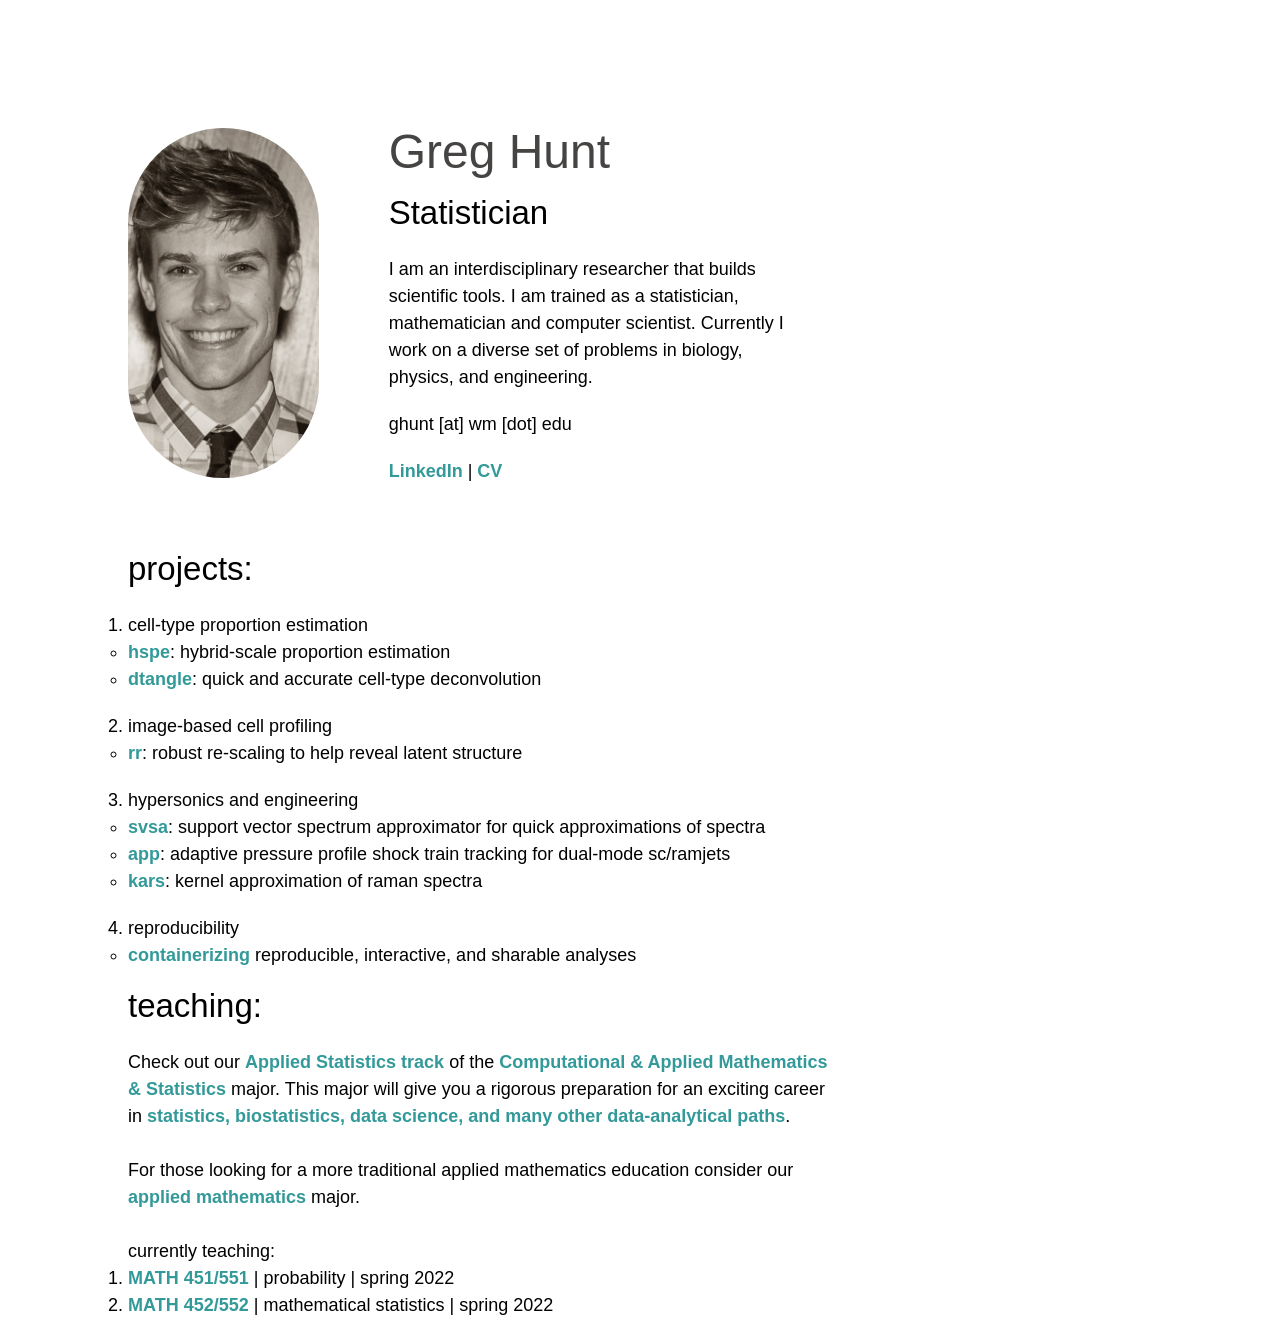
==== index.html @ 3dc2edfc "fixed class dates" ====
<!DOCTYPE html>
<html lang="en">
	<head>
		<meta charset="utf-8">

		<title>Greg Hunt</title>

		<meta name="viewport" content="width=device-width, initial-scale=1.0">

		<link rel="stylesheet" href="css/style.css">

		<!--[if lt IE 9]>
			<script src="http://html5shim.googlecode.com/svn/trunk/html5.js"></script>
		<![endif]-->
	</head>

	<body class="animated bounceInDown">
		<div class="avatar">
			<img src="headshot.jpg" alt="Avatar">
		</div>

		<div class="contentl">
		  <h1 class="title">Greg Hunt</h1>
		  <h2 class="subtitle">Statistician</h2><br/>

			<p>
			  I am an interdisciplinary researcher that builds scientific tools. I am trained as a statistician, mathematician and computer scientist. Currently I work on a diverse set of problems in biology, physics, and engineering.
			</p>

		  <p>
		      ghunt [at] wm [dot] edu
		  </p>
		  <p>
		    <a href="https://www.linkedin.com/in/gregory-hunt-362b6665">LinkedIn</a> | 
		    <a href="./cv.pdf">CV</a> <br/><br/>
		  </div>
		  <div class="contentr">
		    <p>
		    <h2 class="subtitle">projects: </h2><br/>
		    <ol type="1">
		      <li> cell-type proportion estimation </li>
		      <ul>
			<li><a href="https://gjhunt.github.io/hspe">hspe</a>: hybrid-scale proportion estimation</li>
			<li><a href="https://gjhunt.github.io/dtangle">dtangle</a>: quick and accurate cell-type deconvolution</li>
		      </ul>
		      <li>image-based cell profiling</li>
		      <ul>
			<li><a href="https://gjhunt.github.io/rr">rr</a>: robust re-scaling to help reveal latent structure</li>
			<!---li><a href="https://gjhunt.github.io/inorm">inorm</a>: robust normalization of high-throughput imaging assays</li--->
		      </ul>
		      <li> hypersonics and engineering</li>
		      <ul>
			<li><a href="https://gjhunt.github.io/svsa">svsa</a>: support vector spectrum approximator for quick approximations of spectra</li>
			<li><a href="https://gjhunt.github.io/app">app</a>: adaptive pressure profile shock train tracking for dual-mode sc/ramjets</li>
			<li><a href="https://gjhunt.github.io/kars">kars</a>: kernel approximation of raman spectra</li>
		      </ul>
		      <li> reproducibility </li>
		      <ul>
			<li><a href="https://gjhunt.github.io/containerize">containerizing</a> reproducible, interactive, and sharable analyses</li>
			</ul>
		    </ol>
		    </p>
			  <h2 class="subtitle">
			    teaching:			    
			  </h2></br>
			  Check out our <a href="https://www.wm.edu/as/cams/applied-statistics/index.php">Applied Statistics track</a> of the <a href="https://www.wm.edu/as/cams/">Computational & Applied Mathematics & Statistics</a> major. This major will give you a rigorous preparation for an exciting career in <a href="https://www.wm.edu/as/cams/data-science-opportunities/index.php">statistics, biostatistics, data science, and many other data-analytical paths</a>.<br/><br/>

			  For those looking for a more traditional applied mathematics education consider our <a href="https://www.wm.edu/as/mathematics/undergrad/major/appliedmath/index.php"> applied mathematics</a> major.
			  </br></br>
			  currently teaching:
			  <ol type="1">
			    <li><a href="https://gjhunt.github.io/451spring22">MATH 451/551</a> | probability | spring 2022</li>
			    <li><a href="https://gjhunt.github.io/452spring22">MATH 452/552</a> | mathematical statistics | spring 2022</li>
			    </ol>
		  </p>
		</div>
	</body>
</html>
---- css/style.css ----
@charset "utf-8";
/*------------------------------------*\
    $RESET
\*------------------------------------*/
/* A more considered reset; more of a restart... As per: csswizardry.com/2011/10/reset-restarted */
html, body, div, span, applet, object, iframe,
h1, h2, h3, h4, h5, h6, p, blockquote, pre, hr,
a, abbr, address, cite, code,
del, dfn, em, img, ins, kbd, q, s, samp,
small, strong, sub, sup, tt, var,
b, u, i,
dl, dt, dd, ol, ul, li,
fieldset, form, label, legend,
table, caption, tbody, tfoot, thead, tr, th, td,
article, aside, canvas, details, figcaption, figure,
footer, header, hgroup, menu, nav, section, summary,
time, mark, audio, video {
    margin: 0;
    padding: 0;
}
article, aside, details, figcaption, figure, footer,
header, hgroup, menu, nav, section {
    display: block;
}
h1, h2, h3, h4, h5, h6 {
    font-size: 100%;
}

table {
    border-collapse: collapse;
    border-spacing: 0;
}
strong, b, mark {
    font-weight: bold;
    font-style: inherit;
}
em, i, cite, q, address, dfn, var {
    font-style: italic;
    font-weight: inherit;
}
abbr[title], dfn[title] {
    cursor: help;
    border-bottom: 1px dotted;
}
ins {
    border-bottom: 1px solid;
}
a, u, ins {
    text-decoration: none;
}
del, s {
    text-decoration: line-through;
}
pre, code, samp, kbd {
    font-family: monospace;
}
small {
    font-size: 0.75em;
}
img {
    border: none;
    font-style: italic;
}
input,
select, option, optgroup,
textarea {
    font: inherit;
}





/*------------------------------------*\
    $MAIN
\*------------------------------------*/
html {
    \*background-color: #f7f3f2;*\
    color: #8e8b8a;
    font: 18px/1.5 "Helvetica Neue", Helvetica, Arial, sans-serif;
}
body {
    margin: 10%;
}

.avatar {
    float: left;
    margin: 0 70px 20px 0;
}
    .avatar img {
        max-width: 350px;
        max-height: 350px;
        border-radius: 250px;
    }

.contentl {
    float: left;
    padding-right: 100px;
    width: 400px;
}
.contentr {
    float: left;
    width: 700px;
}
.title {
    color: #464443;
        font-size: 48px;
        font-weight: normal;
        line-height: 1;
    }

.subtitle {
        font-size: 33px;
        font-weight: normal;
        line-height: 1;
    }

    .social-icons li {
        display: inline;
    }
        .social-icons a {
            display: inline-block;
            margin-right: 10px;
            text-indent: -9999px;
        }
            .twitter {
                background-image: url(../img/twitter.png);
                width: 20px;
                height: 17px;
            }
            .facebook {
                background-image: url(../img/facebook.png);
                width: 10px;
                height: 19px;
            }
            .googleplus {
                background-image: url(../img/googleplus.png);
                width: 21px;
                height: 19px;
            }
            .dribbble {
                background-image: url(../img/dribbble.png);
                width: 21px;
                height: 19px;
            }
            .instagram {
                background-image: url(../img/instagram.png);
                width: 20px;
                height: 19px;
            }
            .flickr {
                background-image: url(../img/flickr.png);
                width: 20px;
                height: 9px;
            }





/*------------------------------------*\
    $TYPOGRAPHY
\*------------------------------------*/
p,
ul, ol, dl,
.title {
    margin-bottom: 20px;
}
p {
    font-size:18px;
}
/*ul, ol, dl {
    list-style-type: none;
}*/
a {
    color: #339999;
    font-weight: bold;
}
a:hover, a:focus {
    color: #95a4a9;
    -webkit-transition: color 0.2s ease;
    -moz-transition: color 0.2s ease;
    -o-transition: color 0.2s ease;
    -ms-transition: color 0.2s ease;
    transition: color 0.2s ease;
}





/*------------------------------------*\
    $MISC
\*------------------------------------*/
a img:hover,
.social-icons a:hover {
    -ms-filter:"progid:DXImageTransform.Microsoft.Alpha(Opacity=85)";
    filter: alpha(opacity=85);
    opacity: 0.85;
    -webkit-transition: opacity 0.2s ease;
    -moz-transition: opacity 0.2s ease;
    -o-transition: opacity 0.2s ease;
    -ms-transition: opacity 0.2s ease;
    transition: opacity 0.2s ease;
}

/*
Animate.css - http://daneden.me/animate
LICENSED UNDER THE  MIT LICENSE (MIT)

Copyright (c) 2012 Dan Eden
*/
.animated {
    -webkit-animation-fill-mode: both;
    -moz-animation-fill-mode: both;
    -ms-animation-fill-mode: both;
    -o-animation-fill-mode: both;
    animation-fill-mode: both;
    -webkit-animation-duration: 1s;
    -moz-animation-duration: 1s;
    -ms-animation-duration: 1s;
    -o-animation-duration: 1s;
    animation-duration: 1s;
}

.animated.hinge {
    -webkit-animation-duration: 2s;
    -moz-animation-duration: 2s;
    -ms-animation-duration: 2s;
    -o-animation-duration: 2s;
    animation-duration: 2s;
}

@-webkit-keyframes bounceInDown {
    0% {
        -webkit-transform: translateY(-2000px);
    }
    
    60% {
        -webkit-transform: translateY(30px);
    }
    
    80% {
        -webkit-transform: translateY(-10px);
    }
    
    100% {
        -webkit-transform: translateY(0);
    }
}

@-moz-keyframes bounceInDown {
    0% {
        -moz-transform: translateY(-2000px);
    }
    
    60% {
        -moz-transform: translateY(30px);
    }
    
    80% {
        -moz-transform: translateY(-10px);
    }
    
    100% {
        -moz-transform: translateY(0);
    }
}

@-o-keyframes bounceInDown {
    0% {
        -o-transform: translateY(-2000px);
    }
    
    60% {
        -o-transform: translateY(30px);
    }
    
    80% {
        -o-transform: translateY(-10px);
    }
    
    100% {
        -o-transform: translateY(0);
    }
}

@keyframes bounceInDown {
    0% {
        transform: translateY(-2000px);
    }
    
    60% {
        transform: translateY(30px);
    }
    
    80% {
        transform: translateY(-10px);
    }
    
    100% {
        transform: translateY(0);
    }
}

.bounceInDown {
    -webkit-animation-name: bounceInDown;
    -moz-animation-name: bounceInDown;
    -o-animation-name: bounceInDown;
    animation-name: bounceInDown;
}





/*------------------------------------*\
    $MOBILE
\*------------------------------------*/
@media handheld, only screen and (max-width: 720px) {
    .avatar,
    .content {
        float: none;
        
    }

    .avatar img {
        max-width: 125px;
        max-height: 125px;
    }

    .content {
        width: 100%;
    }
}
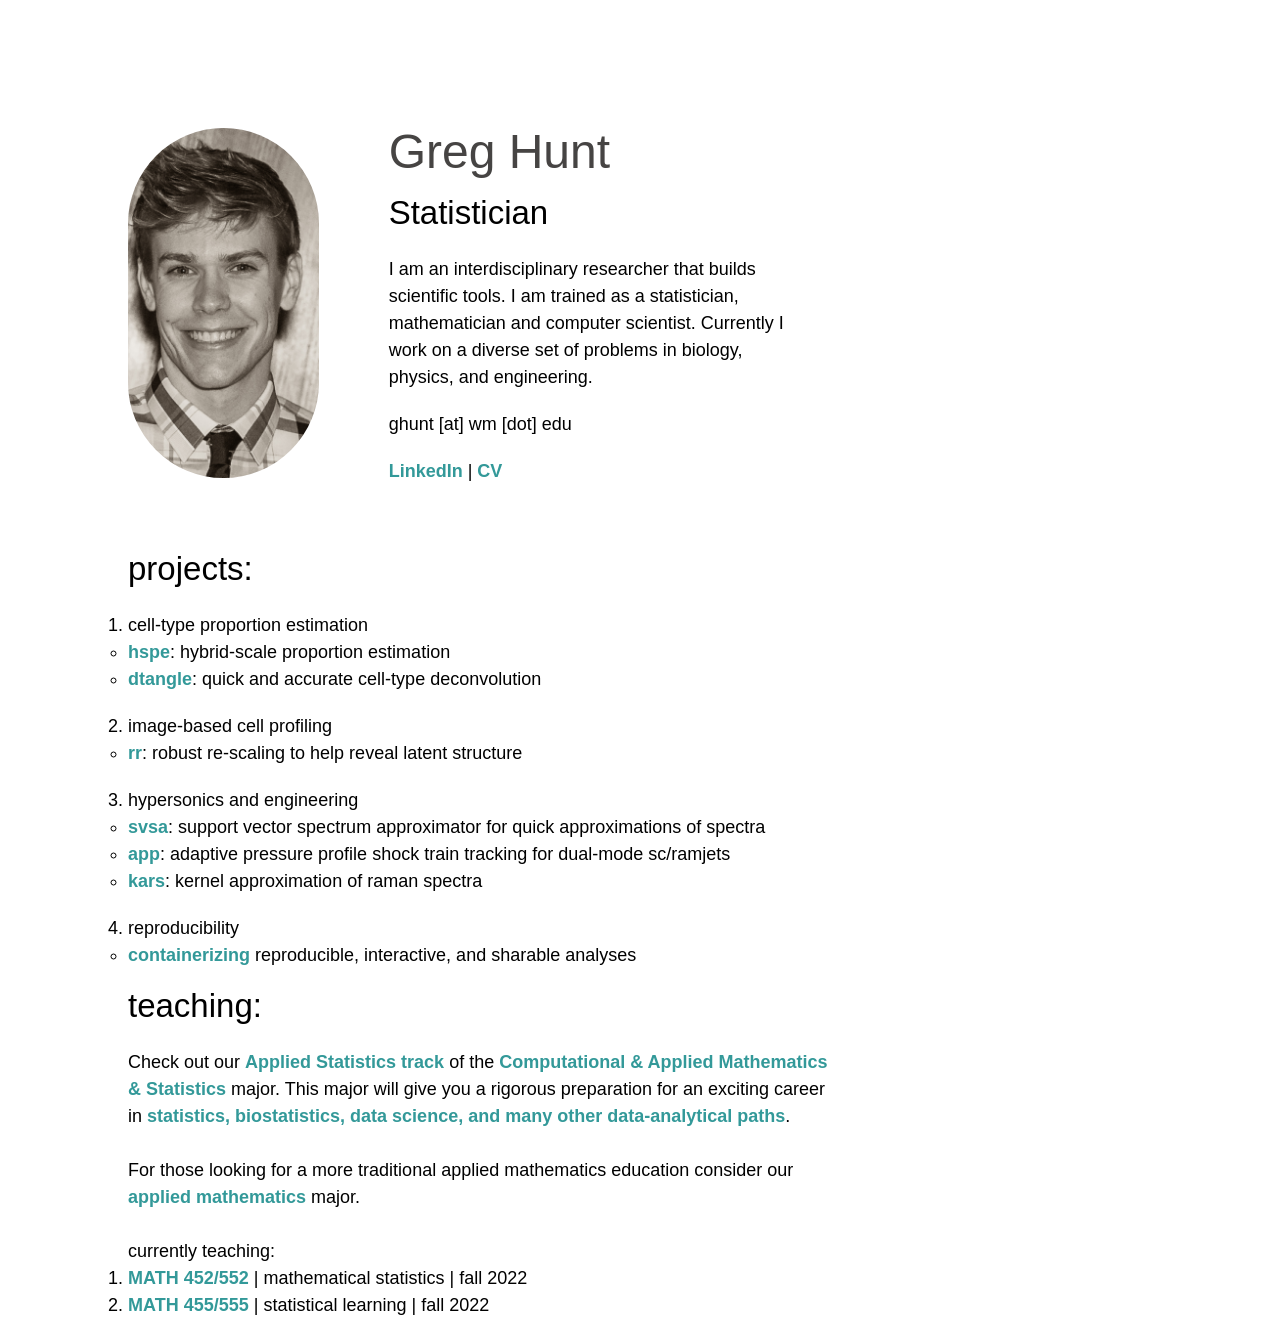
==== commit c524cf36: "updated courses teaching" ====
--- a/index.html
+++ b/index.html
@@ -69,8 +69,8 @@
 			  </br></br>
 			  currently teaching:
 			  <ol type="1">
-			    <li><a href="https://gjhunt.github.io/451spring22">MATH 451/551</a> | probability | spring 2022</li>
-			    <li><a href="https://gjhunt.github.io/452spring22">MATH 452/552</a> | mathematical statistics | spring 2022</li>
+			    <li><a href="https://gjhunt.github.io/452fall22">MATH 452/552</a> | mathematical statistics | fall 2022 </li>
+			    <li><a href="https://gjhunt.github.io/455fall22">MATH 455/555</a> | statistical learning | fall 2022 </li>
 			    </ol>
 		  </p>
 		</div>
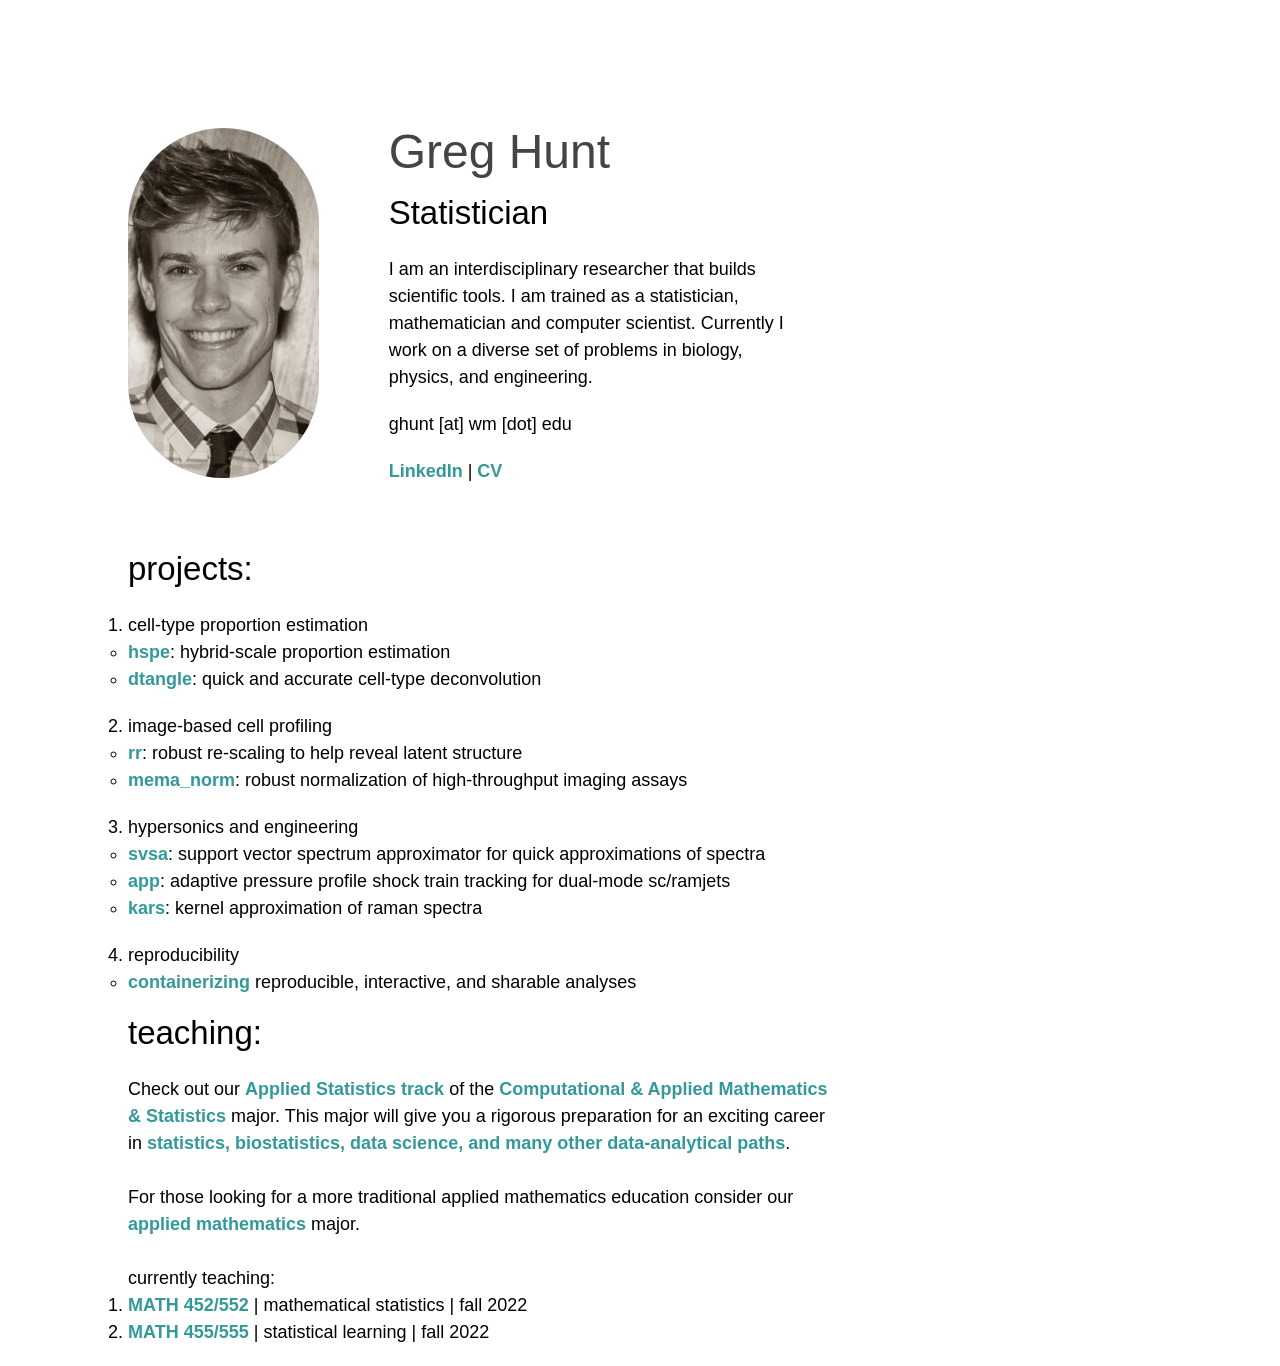
==== commit 112f789b: "make mema_norm link avail" ====
--- a/index.html
+++ b/index.html
@@ -46,7 +46,7 @@
 		      <li>image-based cell profiling</li>
 		      <ul>
 			<li><a href="https://gjhunt.github.io/rr">rr</a>: robust re-scaling to help reveal latent structure</li>
-			<!---li><a href="https://gjhunt.github.io/inorm">inorm</a>: robust normalization of high-throughput imaging assays</li--->
+			<li><a href="https://gjhunt.github.io/inorm">mema_norm</a>: robust normalization of high-throughput imaging assays</li>
 		      </ul>
 		      <li> hypersonics and engineering</li>
 		      <ul>
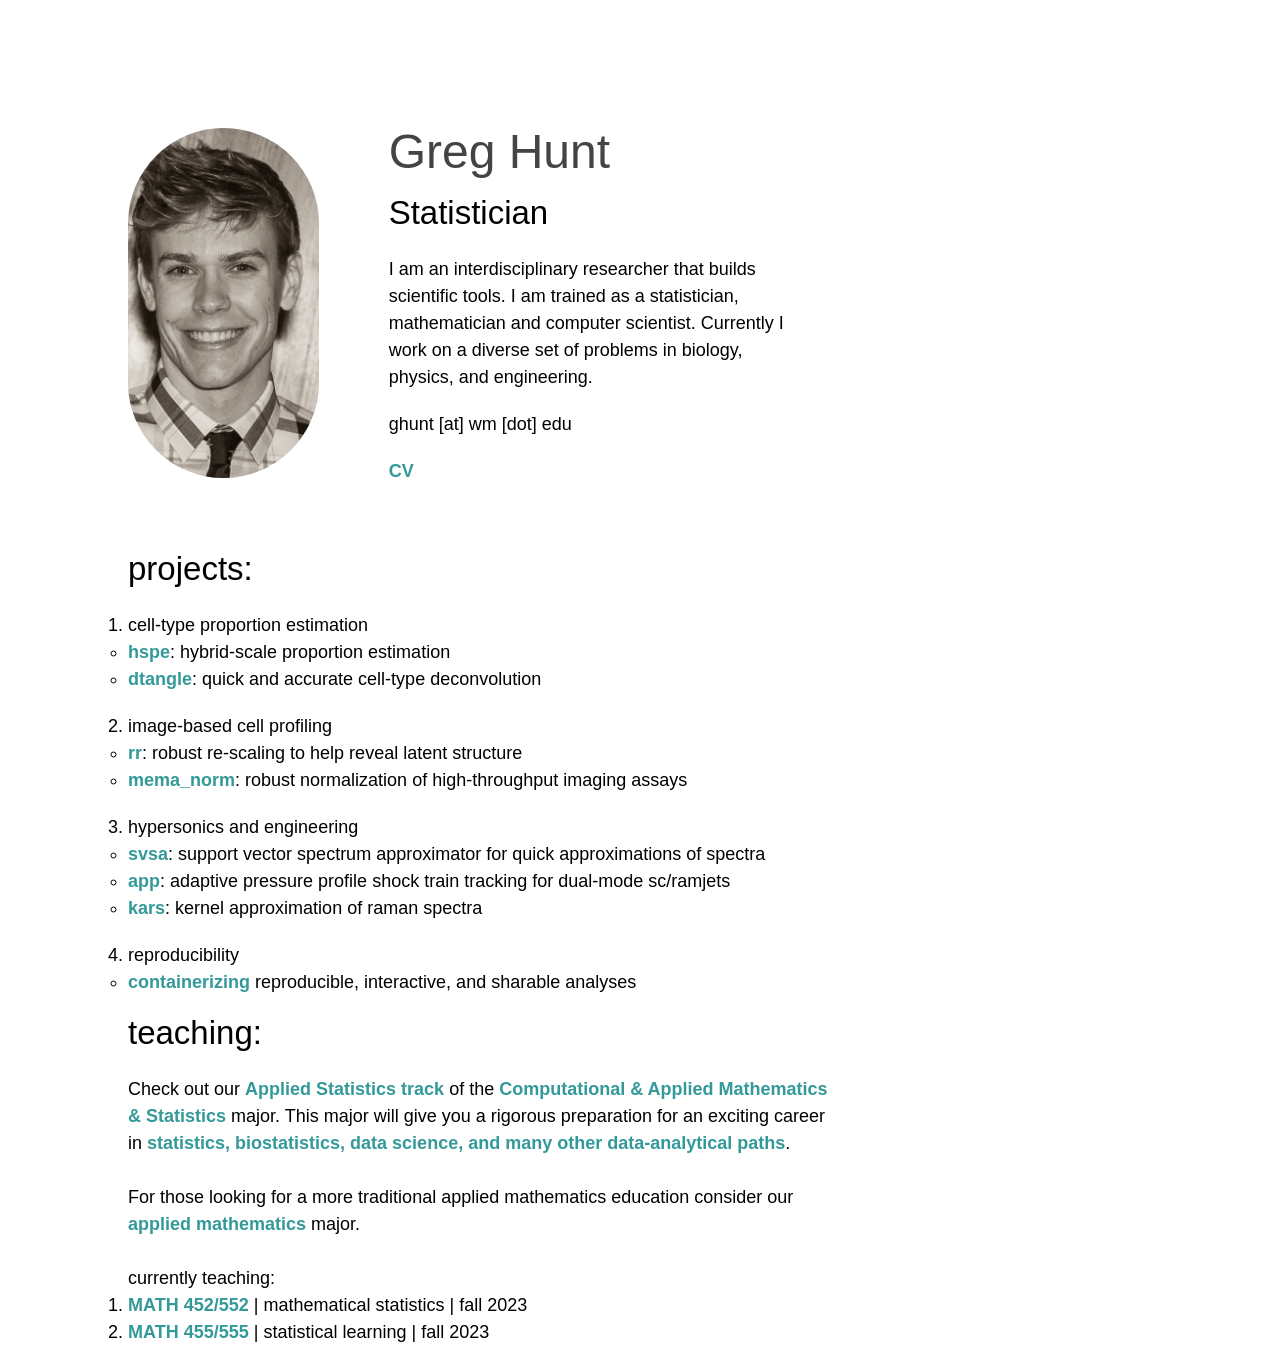
==== commit 849ffe7b: "sep1 23 update" ====
--- a/index.html
+++ b/index.html
@@ -31,7 +31,6 @@
 		      ghunt [at] wm [dot] edu
 		  </p>
 		  <p>
-		    <a href="https://www.linkedin.com/in/gregory-hunt-362b6665">LinkedIn</a> | 
 		    <a href="./cv.pdf">CV</a> <br/><br/>
 		  </div>
 		  <div class="contentr">
@@ -46,7 +45,7 @@
 		      <li>image-based cell profiling</li>
 		      <ul>
 			<li><a href="https://gjhunt.github.io/rr">rr</a>: robust re-scaling to help reveal latent structure</li>
-			<li><a href="https://gjhunt.github.io/inorm">mema_norm</a>: robust normalization of high-throughput imaging assays</li>
+			<li><a href="https://gjhunt.github.io/mema_norm">mema_norm</a>: robust normalization of high-throughput imaging assays</li>
 		      </ul>
 		      <li> hypersonics and engineering</li>
 		      <ul>
@@ -69,8 +68,8 @@
 			  </br></br>
 			  currently teaching:
 			  <ol type="1">
-			    <li><a href="https://gjhunt.github.io/452fall22">MATH 452/552</a> | mathematical statistics | fall 2022 </li>
-			    <li><a href="https://gjhunt.github.io/455fall22">MATH 455/555</a> | statistical learning | fall 2022 </li>
+			    <li><a href="https://gjhunt.github.io/452fall23">MATH 452/552</a> | mathematical statistics | fall 2023 </li>
+			    <li><a href="https://gjhunt.github.io/455fall23">MATH 455/555</a> | statistical learning | fall 2023 </li>
 			    </ol>
 		  </p>
 		</div>
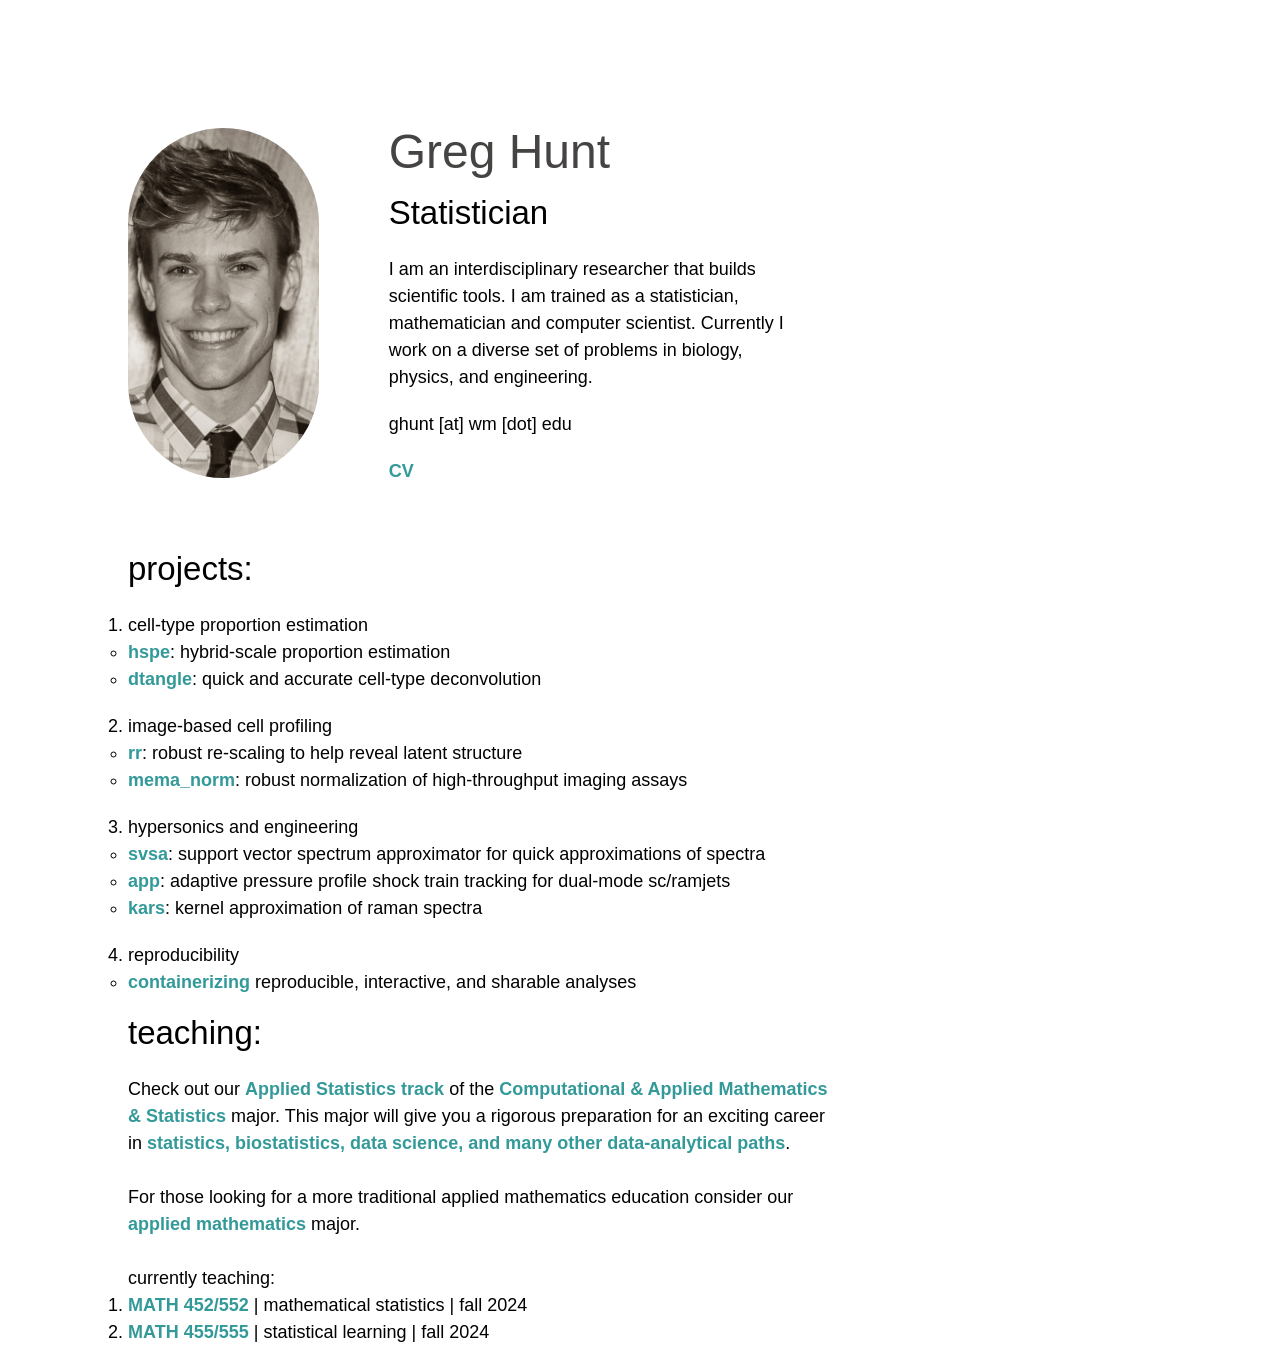
==== commit fa1acb87: "Update index.html" ====
--- a/index.html
+++ b/index.html
@@ -68,8 +68,8 @@
 			  </br></br>
 			  currently teaching:
 			  <ol type="1">
-			    <li><a href="https://gjhunt.github.io/452fall23">MATH 452/552</a> | mathematical statistics | fall 2023 </li>
-			    <li><a href="https://gjhunt.github.io/455fall23">MATH 455/555</a> | statistical learning | fall 2023 </li>
+			    <li><a href="https://gjhunt.github.io/452fall24">MATH 452/552</a> | mathematical statistics | fall 2024 </li>
+			    <li><a href="https://gjhunt.github.io/455fall24">MATH 455/555</a> | statistical learning | fall 2024 </li>
 			    </ol>
 		  </p>
 		</div>
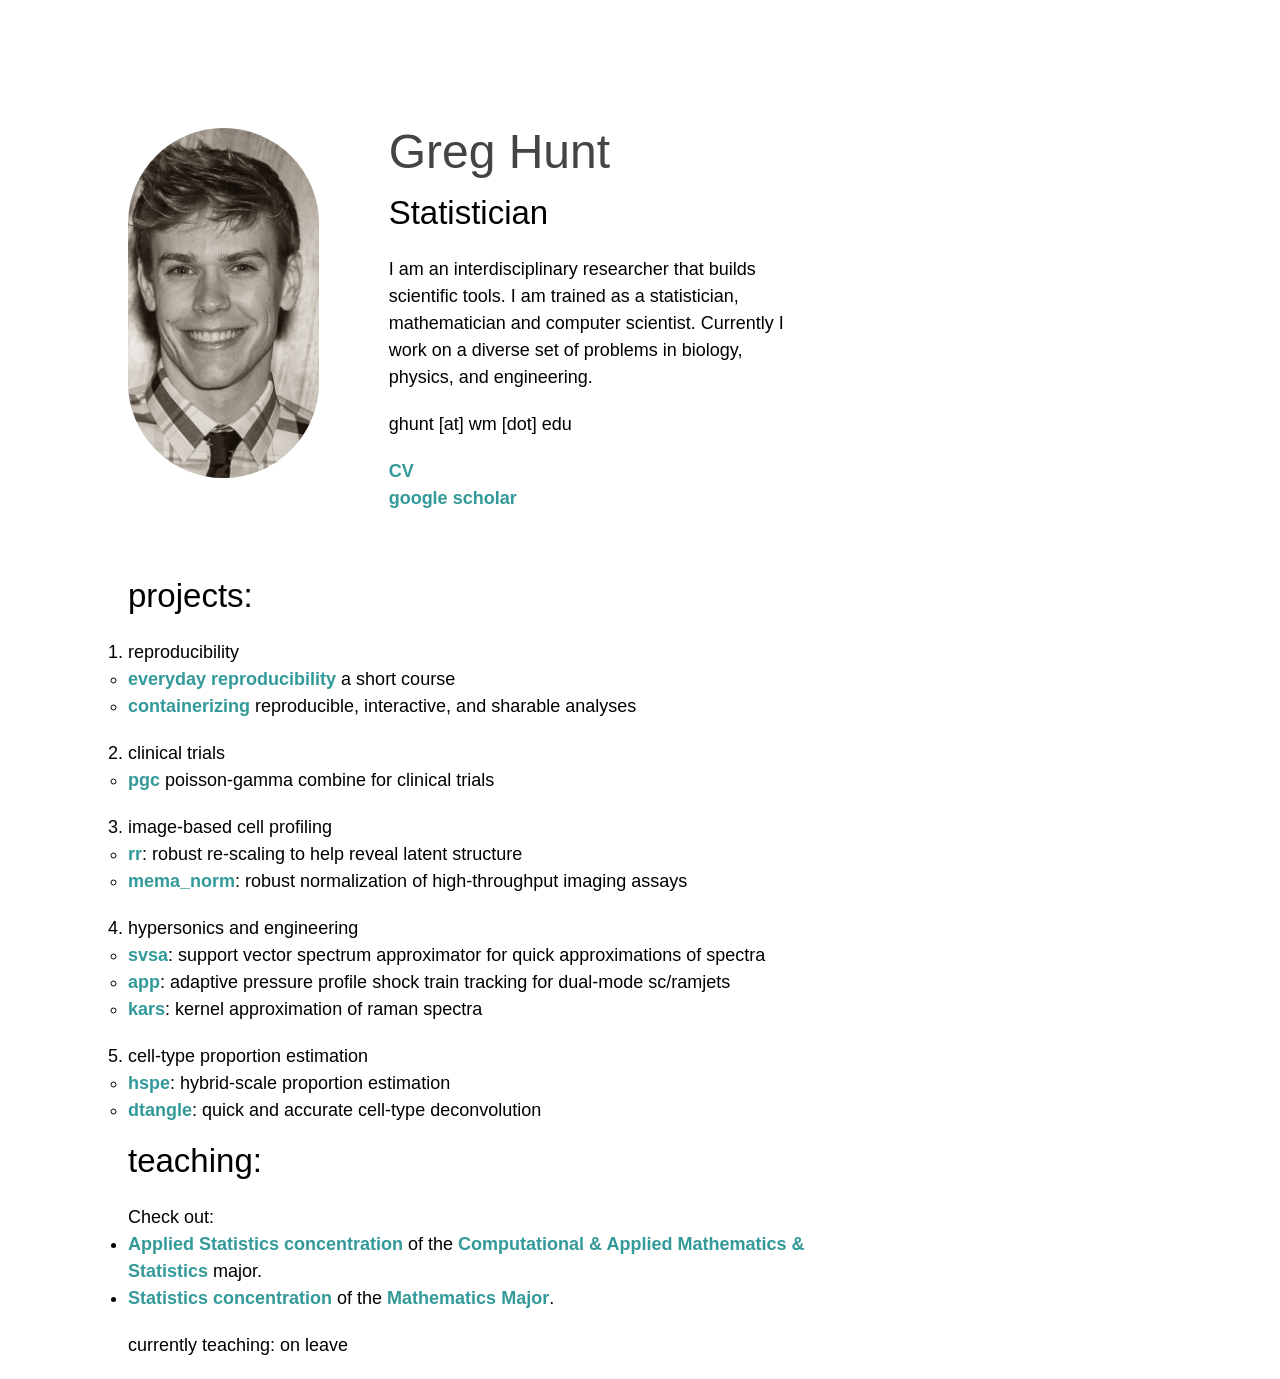
==== commit 28bfaccf: "f25 update" ====
--- a/index.html
+++ b/index.html
@@ -31,16 +31,22 @@
 		      ghunt [at] wm [dot] edu
 		  </p>
 		  <p>
-		    <a href="./cv.pdf">CV</a> <br/><br/>
-		  </div>
+		    <a href="./cv.pdf">CV</a> <br/>
+		    <a href="https://scholar.google.com/citations?user=9P_VwdgAAAAJ">google scholar</a><br/><br/>
+		</div>
+		
 		  <div class="contentr">
 		    <p>
 		    <h2 class="subtitle">projects: </h2><br/>
 		    <ol type="1">
-		      <li> cell-type proportion estimation </li>
+		      <li> reproducibility </li>
 		      <ul>
-			<li><a href="https://gjhunt.github.io/hspe">hspe</a>: hybrid-scale proportion estimation</li>
-			<li><a href="https://gjhunt.github.io/dtangle">dtangle</a>: quick and accurate cell-type deconvolution</li>
+			<li><a href="https://gjhunt.github.io/repro_course">everyday reproducibility</a> a short course</li>
+			<li><a href="https://gjhunt.github.io/containerize">containerizing</a> reproducible, interactive, and sharable analyses</li>
+		      </ul>
+		      <li> clinical trials </li>
+		      <ul>
+			<li><a href="https://gjhunt.github.io/pgc">pgc</a> poisson-gamma combine for clinical trials</li>
 		      </ul>
 		      <li>image-based cell profiling</li>
 		      <ul>
@@ -53,24 +59,28 @@
 			<li><a href="https://gjhunt.github.io/app">app</a>: adaptive pressure profile shock train tracking for dual-mode sc/ramjets</li>
 			<li><a href="https://gjhunt.github.io/kars">kars</a>: kernel approximation of raman spectra</li>
 		      </ul>
-		      <li> reproducibility </li>
+      		      <li> cell-type proportion estimation </li>
 		      <ul>
-			<li><a href="https://gjhunt.github.io/containerize">containerizing</a> reproducible, interactive, and sharable analyses</li>
-			</ul>
+			<li><a href="https://gjhunt.github.io/hspe">hspe</a>: hybrid-scale proportion estimation</li>
+			<li><a href="https://gjhunt.github.io/dtangle">dtangle</a>: quick and accurate cell-type deconvolution</li>
+		      </ul>
+
 		    </ol>
 		    </p>
 			  <h2 class="subtitle">
 			    teaching:			    
 			  </h2></br>
-			  Check out our <a href="https://www.wm.edu/as/cams/applied-statistics/index.php">Applied Statistics track</a> of the <a href="https://www.wm.edu/as/cams/">Computational & Applied Mathematics & Statistics</a> major. This major will give you a rigorous preparation for an exciting career in <a href="https://www.wm.edu/as/cams/data-science-opportunities/index.php">statistics, biostatistics, data science, and many other data-analytical paths</a>.<br/><br/>
+			  Check out:
+			  <ul>
+			    <li><a href="https://www.wm.edu/as/cams/applied-statistics/index.php">Applied Statistics concentration</a> of the <a href="https://www.wm.edu/as/cams/">Computational & Applied Mathematics & Statistics</a> major.</li>
+			    <li><a href="https://www.wm.edu/as/mathematics/undergrad/major/statistics/">Statistics concentration</a> of the <a href="https://www.wm.edu/as/mathematics/">Mathematics Major</a>.</li>
+			    </ul>
 
-			  For those looking for a more traditional applied mathematics education consider our <a href="https://www.wm.edu/as/mathematics/undergrad/major/appliedmath/index.php"> applied mathematics</a> major.
-			  </br></br>
-			  currently teaching:
-			  <ol type="1">
+			  currently teaching: on leave
+			  <!--ol type="1">
 			    <li><a href="https://gjhunt.github.io/452fall24">MATH 452/552</a> | mathematical statistics | fall 2024 </li>
 			    <li><a href="https://gjhunt.github.io/455fall24">MATH 455/555</a> | statistical learning | fall 2024 </li>
-			    </ol>
+			    </ol-->
 		  </p>
 		</div>
 	</body>
